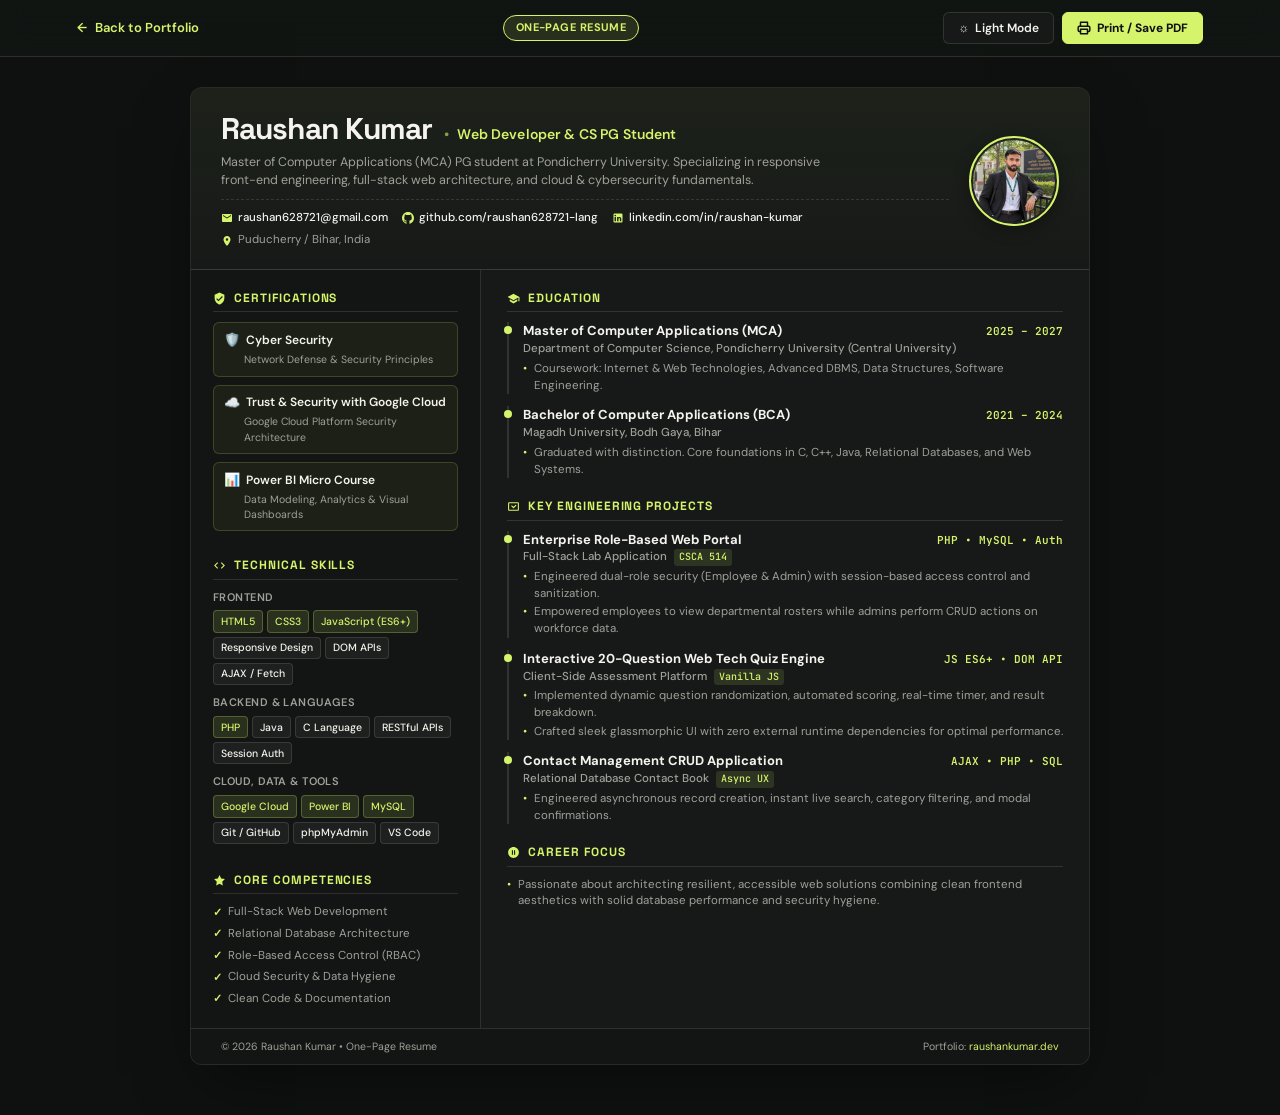
==== resume.html @ 514a91cc "Add files via upload" ====
<!DOCTYPE html>
<html lang="en" data-theme="dark">
<head>
    <meta charset="UTF-8">
    <meta name="viewport" content="width=device-width, initial-scale=1.0">
    <title>Raushan Kumar | One Page Resume</title>
    <meta name="description" content="One Page Resume of Raushan Kumar - Web Developer & Computer Science PG Student (MCA, Pondicherry University)">
    
    <!-- Google Fonts -->
    <link rel="preconnect" href="https://fonts.googleapis.com">
    <link rel="preconnect" href="https://fonts.gstatic.com" crossorigin>
    <link href="https://fonts.googleapis.com/css2?family=DM+Sans:ital,opsz,wght@0,9..40,400;0,9..40,500;0,9..40,600;0,9..40,700;1,9..40,400&family=Space+Grotesk:wght@500;600;700&family=JetBrains+Mono:wght@400;500&display=swap" rel="stylesheet">

    <style>
        :root {
            --ink: #0f1110;
            --paper: #f4f3ee;
            --muted: #9fa09a;
            --muted-dark: #63655f;
            --line: rgba(244, 243, 238, 0.12);
            --lime: #d5f36b;
            --lime-hover: #bce04e;
            --lime-soft: rgba(213, 243, 107, 0.12);
            --card-bg: #161917;
            --card-border: rgba(244, 243, 238, 0.08);
            --sidebar-bg: #121513;
            --accent-blue: #60a5fa;
            --font-heading: 'Space Grotesk', -apple-system, BlinkMacSystemFont, sans-serif;
            --font-body: 'DM Sans', -apple-system, BlinkMacSystemFont, sans-serif;
            --font-mono: 'JetBrains Mono', monospace;
        }

        [data-theme="light"] {
            --ink: #f8fafc;
            --paper: #0f172a;
            --muted: #475569;
            --muted-dark: #64748b;
            --line: rgba(15, 23, 42, 0.12);
            --lime: #0284c7;
            --lime-hover: #0369a1;
            --lime-soft: rgba(2, 132, 199, 0.1);
            --card-bg: #ffffff;
            --card-border: rgba(15, 23, 42, 0.1);
            --sidebar-bg: #f1f5f9;
            --accent-blue: #0284c7;
        }

        * {
            margin: 0;
            padding: 0;
            box-sizing: border-box;
        }

        body {
            background-color: var(--ink);
            color: var(--paper);
            font-family: var(--font-body);
            line-height: 1.45;
            -webkit-font-smoothing: antialiased;
            min-height: 100vh;
            display: flex;
            flex-direction: column;
            transition: background-color 0.25s ease, color 0.25s ease;
        }

        /* Top Action Bar (hidden on print) */
        .top-nav {
            position: sticky;
            top: 0;
            z-index: 100;
            background: rgba(18, 21, 19, 0.88);
            backdrop-filter: blur(14px);
            border-bottom: 1px solid var(--line);
            padding: 12px 6vw;
            display: flex;
            justify-content: space-between;
            align-items: center;
            gap: 12px;
        }

        [data-theme="light"] .top-nav {
            background: rgba(255, 255, 255, 0.88);
        }

        .back-link {
            display: inline-flex;
            align-items: center;
            gap: 8px;
            color: var(--lime);
            text-decoration: none;
            font-weight: 600;
            font-size: 13px;
            transition: transform 0.2s ease, color 0.2s ease;
        }
        .back-link:hover {
            transform: translateX(-3px);
        }

        .badge-pill {
            background: var(--lime-soft);
            color: var(--lime);
            border: 1px solid currentColor;
            padding: 4px 12px;
            border-radius: 99px;
            font-size: 11px;
            font-weight: 700;
            letter-spacing: 0.04em;
            text-transform: uppercase;
        }

        .nav-actions {
            display: flex;
            gap: 8px;
            align-items: center;
        }

        .btn-nav {
            display: inline-flex;
            align-items: center;
            gap: 6px;
            border: 1px solid var(--line);
            background: var(--card-bg);
            color: var(--paper);
            padding: 7px 14px;
            font-family: var(--font-body);
            font-size: 12px;
            font-weight: 600;
            border-radius: 6px;
            cursor: pointer;
            transition: all 0.2s ease;
            text-decoration: none;
        }
        .btn-nav:hover {
            border-color: var(--lime);
            color: var(--lime);
            transform: translateY(-1px);
        }

        .btn-primary {
            background: var(--lime);
            color: #0f1110;
            border-color: var(--lime);
            font-weight: 700;
        }
        .btn-primary:hover {
            background: var(--lime-hover);
            color: #0f1110;
            box-shadow: 0 4px 14px rgba(213, 243, 107, 0.25);
        }

        /* Resume Main Sheet */
        .resume-page-wrapper {
            flex: 1;
            display: flex;
            justify-content: center;
            align-items: flex-start;
            padding: 30px 16px 50px;
        }

        .resume-sheet {
            width: 100%;
            max-width: 900px;
            background: var(--card-bg);
            border: 1px solid var(--card-border);
            border-radius: 12px;
            overflow: hidden;
            box-shadow: 0 25px 60px -15px rgba(0, 0, 0, 0.5);
            display: flex;
            flex-direction: column;
            transition: all 0.25s ease;
        }

        /* ---------------- Header Banner ---------------- */
        .resume-header {
            padding: 24px 30px 20px;
            border-bottom: 1px solid var(--line);
            background: linear-gradient(180deg, rgba(213, 243, 107, 0.04) 0%, transparent 100%);
            display: flex;
            justify-content: space-between;
            align-items: center;
            gap: 20px;
        }

        .header-main {
            flex: 1;
        }

        .name-row {
            display: flex;
            align-items: baseline;
            gap: 12px;
            flex-wrap: wrap;
            margin-bottom: 4px;
        }

        .name-row h1 {
            font-family: var(--font-heading);
            font-size: 30px;
            font-weight: 700;
            letter-spacing: -0.03em;
            color: var(--paper);
            line-height: 1.15;
        }

        .title-tagline {
            font-family: var(--font-body);
            font-size: 14px;
            font-weight: 600;
            color: var(--lime);
            letter-spacing: 0.01em;
            display: flex;
            align-items: center;
            gap: 8px;
        }

        .title-tagline::before {
            content: "•";
            opacity: 0.6;
        }

        .summary-subtext {
            font-size: 12.5px;
            color: var(--muted);
            margin-top: 6px;
            max-width: 620px;
            line-height: 1.45;
        }

        /* Contact strip */
        .contact-strip {
            display: flex;
            flex-wrap: wrap;
            gap: 6px 14px;
            margin-top: 10px;
            padding-top: 10px;
            border-top: 1px dashed var(--line);
            font-size: 11.5px;
        }

        .contact-item {
            display: inline-flex;
            align-items: center;
            gap: 5px;
            color: var(--muted);
            text-decoration: none;
            transition: color 0.15s ease;
        }
        .contact-item svg {
            width: 12px;
            height: 12px;
            fill: currentColor;
            color: var(--lime);
            flex-shrink: 0;
        }
        .contact-item a {
            color: var(--paper);
            text-decoration: none;
            font-weight: 500;
        }
        .contact-item a:hover {
            color: var(--lime);
            text-decoration: underline;
        }

        /* Profile avatar */
        .header-avatar {
            width: 90px;
            height: 90px;
            border-radius: 50%;
            border: 2px solid var(--lime);
            padding: 2px;
            overflow: hidden;
            flex-shrink: 0;
            background: #1f2420;
            box-shadow: 0 4px 16px rgba(0,0,0,0.3);
            display: flex;
            align-items: center;
            justify-content: center;
        }

        .header-avatar img {
            width: 100%;
            height: 100%;
            object-fit: cover;
            border-radius: 50%;
        }

        .avatar-initials {
            font-family: var(--font-heading);
            font-weight: 700;
            font-size: 30px;
            color: var(--lime);
        }

        /* ---------------- Two-Column Body ---------------- */
        .resume-body {
            display: grid;
            grid-template-columns: 290px 1fr;
            min-height: 720px;
        }

        .col-left {
            background: var(--sidebar-bg);
            border-right: 1px solid var(--line);
            padding: 20px 22px;
            display: flex;
            flex-direction: column;
            gap: 18px;
        }

        .col-right {
            padding: 20px 26px;
            display: flex;
            flex-direction: column;
            gap: 18px;
        }

        /* Section Headings */
        .sec-head {
            font-family: var(--font-heading);
            font-size: 12px;
            font-weight: 700;
            letter-spacing: 0.08em;
            text-transform: uppercase;
            color: var(--lime);
            display: flex;
            align-items: center;
            gap: 8px;
            margin-bottom: 10px;
            padding-bottom: 4px;
            border-bottom: 1px solid var(--line);
        }

        .sec-head svg {
            width: 13px;
            height: 13px;
            fill: currentColor;
        }

        /* Left Column Blocks */
        .cert-card {
            background: rgba(213, 243, 107, 0.05);
            border: 1px solid rgba(213, 243, 107, 0.18);
            border-radius: 6px;
            padding: 8px 10px;
            margin-bottom: 8px;
            transition: transform 0.15s ease, border-color 0.15s ease;
        }
        .cert-card:hover {
            border-color: var(--lime);
            transform: translateY(-1px);
        }
        .cert-title {
            font-size: 12px;
            font-weight: 600;
            color: var(--paper);
            display: flex;
            align-items: center;
            gap: 6px;
        }
        .cert-title .cert-icon {
            font-size: 13px;
        }
        .cert-issuer {
            font-size: 10.5px;
            color: var(--muted);
            margin-top: 2px;
            padding-left: 20px;
        }

        .skill-group {
            margin-bottom: 10px;
        }
        .skill-group-title {
            font-size: 11px;
            font-weight: 600;
            text-transform: uppercase;
            letter-spacing: 0.04em;
            color: var(--muted);
            margin-bottom: 5px;
        }
        .tags-cluster {
            display: flex;
            flex-wrap: wrap;
            gap: 4px;
        }
        .tag-pill {
            font-size: 10.5px;
            padding: 2.5px 7px;
            border-radius: 4px;
            background: rgba(244, 243, 238, 0.05);
            border: 1px solid var(--line);
            color: var(--paper);
            font-weight: 500;
        }
        .tag-pill.highlight {
            background: var(--lime-soft);
            border-color: rgba(213, 243, 107, 0.25);
            color: var(--lime);
        }

        .strength-list {
            list-style: none;
            display: flex;
            flex-direction: column;
            gap: 5px;
            font-size: 11.5px;
            color: var(--muted);
        }
        .strength-list li {
            display: flex;
            align-items: center;
            gap: 6px;
        }
        .strength-list li::before {
            content: "✓";
            color: var(--lime);
            font-weight: 700;
            font-size: 11px;
        }

        /* Right Column Blocks */
        .timeline-item {
            position: relative;
            padding-left: 14px;
            border-left: 2px solid var(--line);
            margin-bottom: 12px;
        }
        .timeline-item:last-child {
            margin-bottom: 0;
        }
        .timeline-item::before {
            content: "";
            position: absolute;
            left: -5px;
            top: 4px;
            width: 8px;
            height: 8px;
            border-radius: 50%;
            background: var(--lime);
        }

        .item-head {
            display: flex;
            justify-content: space-between;
            align-items: baseline;
            flex-wrap: wrap;
            gap: 4px;
        }
        .item-role {
            font-size: 13px;
            font-weight: 700;
            color: var(--paper);
        }
        .item-period {
            font-family: var(--font-mono);
            font-size: 11px;
            color: var(--lime);
            font-weight: 600;
        }
        .item-org {
            font-size: 11.5px;
            font-weight: 500;
            color: var(--muted);
            margin-bottom: 3px;
        }
        .item-bullets {
            list-style: none;
            margin-top: 3px;
            font-size: 11.5px;
            color: var(--muted);
            line-height: 1.45;
        }
        .item-bullets li {
            position: relative;
            padding-left: 11px;
            margin-bottom: 2px;
        }
        .item-bullets li::before {
            content: "•";
            position: absolute;
            left: 0;
            color: var(--lime);
        }
        .tech-inline {
            display: inline-block;
            font-family: var(--font-mono);
            font-size: 10px;
            color: var(--lime);
            background: var(--lime-soft);
            padding: 1px 5px;
            border-radius: 3px;
            margin-left: 4px;
        }

        /* Footer Stamp */
        .resume-footer {
            padding: 10px 30px;
            border-top: 1px solid var(--line);
            background: var(--sidebar-bg);
            display: flex;
            justify-content: space-between;
            align-items: center;
            font-size: 10.5px;
            color: var(--muted);
        }
        .resume-footer a {
            color: var(--lime);
            text-decoration: none;
        }

        /* ---------------- Print Optimization (Strict 1-Page A4) ---------------- */
        @page {
            size: A4 portrait;
            margin: 8mm;
        }

        @media print {
            body {
                background: #ffffff !important;
                color: #0f172a !important;
                padding: 0 !important;
                margin: 0 !important;
            }

            .top-nav {
                display: none !important;
            }

            .resume-page-wrapper {
                padding: 0 !important;
                margin: 0 !important;
            }

            .resume-sheet {
                max-width: 100% !important;
                box-shadow: none !important;
                border: none !important;
                border-radius: 0 !important;
                background: #ffffff !important;
                page-break-inside: avoid !important;
            }

            .resume-header {
                padding: 0 0 12px 0 !important;
                background: none !important;
                border-bottom: 2px solid #0f172a !important;
            }

            .name-row h1 {
                color: #0f172a !important;
                font-size: 26px !important;
            }

            .title-tagline {
                color: #0284c7 !important;
                font-size: 13px !important;
            }

            .summary-subtext, .contact-item, .item-org, .item-bullets, .strength-list {
                color: #334155 !important;
            }

            .contact-item a {
                color: #0f172a !important;
            }

            .contact-item svg {
                color: #0284c7 !important;
                fill: #0284c7 !important;
            }

            .header-avatar {
                width: 75px !important;
                height: 75px !important;
                border-color: #0284c7 !important;
            }

            .resume-body {
                grid-template-columns: 260px 1fr !important;
                min-height: auto !important;
            }

            .col-left {
                background: #f8fafc !important;
                border-right: 1px solid #cbd5e1 !important;
                padding: 12px 14px !important;
                gap: 12px !important;
            }

            .col-right {
                padding: 12px 16px !important;
                gap: 12px !important;
            }

            .sec-head {
                color: #0284c7 !important;
                border-bottom: 1.5px solid #0284c7 !important;
                margin-bottom: 6px !important;
                font-size: 11px !important;
            }

            .cert-card {
                background: #f0f9ff !important;
                border: 1px solid #bae6fd !important;
                padding: 6px 8px !important;
                margin-bottom: 5px !important;
            }
            .cert-title {
                color: #0f172a !important;
                font-size: 11px !important;
            }
            .cert-issuer {
                color: #475569 !important;
            }

            .tag-pill {
                background: #ffffff !important;
                border: 1px solid #cbd5e1 !important;
                color: #1e293b !important;
                font-size: 9.5px !important;
                padding: 1px 5px !important;
            }
            .tag-pill.highlight {
                background: #e0f2fe !important;
                border-color: #7dd3fc !important;
                color: #0369a1 !important;
            }

            .timeline-item {
                border-left-color: #cbd5e1 !important;
                margin-bottom: 8px !important;
                padding-left: 10px !important;
            }
            .timeline-item::before {
                background: #0284c7 !important;
                width: 6px !important;
                height: 6px !important;
                left: -4px !important;
            }

            .item-role {
                color: #0f172a !important;
                font-size: 12px !important;
            }
            .item-period {
                color: #0284c7 !important;
                font-size: 10px !important;
            }
            .item-bullets {
                font-size: 10.5px !important;
                line-height: 1.35 !important;
            }
            .tech-inline {
                background: #f1f5f9 !important;
                color: #0369a1 !important;
                border: 1px solid #cbd5e1 !important;
                font-size: 9px !important;
            }

            .resume-footer {
                display: none !important;
            }
        }

        /* Mobile Responsiveness */
        @media (max-width: 768px) {
            .resume-body {
                grid-template-columns: 1fr;
            }
            .col-left {
                border-right: none;
                border-bottom: 1px solid var(--line);
            }
            .resume-header {
                flex-direction: column-reverse;
                align-items: flex-start;
            }
            .name-row h1 {
                font-size: 24px;
            }
            .top-nav {
                padding: 10px 4vw;
            }
        }
    </style>
</head>
<body>

    <!-- Top Floating Navigation -->
    <header class="top-nav">
        <a href="index.html#projects" class="back-link">
            <span>←</span> Back to Portfolio
        </a>
        <span class="badge-pill">One-Page Resume</span>
        <div class="nav-actions">
            <button class="btn-nav" id="theme-btn" onclick="toggleTheme()" title="Toggle Light/Dark Theme">
                <span id="theme-icon">☼</span> <span id="theme-label">Light Mode</span>
            </button>
            <button class="btn-nav btn-primary" onclick="window.print()" title="Print or save as 1-page PDF">
                <svg width="14" height="14" viewBox="0 0 24 24" fill="none" stroke="currentColor" stroke-width="2.5" stroke-linecap="round" stroke-linejoin="round">
                    <polyline points="6 9 6 2 18 2 18 9"></polyline>
                    <path d="M6 18H4a2 2 0 0 1-2-2v-5a2 2 0 0 1 2-2h16a2 2 0 0 1 2 2v5a2 2 0 0 1-2 2h-2"></path>
                    <rect x="6" y="14" width="12" height="8"></rect>
                </svg>
                Print / Save PDF
            </button>
        </div>
    </header>

    <!-- Resume Wrapper -->
    <div class="resume-page-wrapper">
        <main class="resume-sheet" id="resume-sheet">
            
            <!-- Header Section -->
            <header class="resume-header">
                <div class="header-main">
                    <div class="name-row">
                        <h1>Raushan Kumar</h1>
                        <span class="title-tagline">Web Developer &amp; CS PG Student</span>
                    </div>
                    <p class="summary-subtext">
                        Master of Computer Applications (MCA) PG student at Pondicherry University. Specializing in responsive front-end engineering, full-stack web architecture, and cloud &amp; cybersecurity fundamentals.
                    </p>
                    
                    <!-- Contact Details Strip -->
                    <div class="contact-strip">
                        <span class="contact-item">
                            <svg viewBox="0 0 24 24"><path d="M20 4H4c-1.1 0-1.99.9-1.99 2L2 18c0 1.1.9 2 2 2h16c1.1 0 2-.9 2-2V6c0-1.1-.9-2-2-2zm0 4l-8 5-8-5V6l8 5 8-5v2z"/></svg>
                            <a href="mailto:raushan628721@gmail.com">raushan628721@gmail.com</a>
                        </span>
                        <span class="contact-item">
                            <svg viewBox="0 0 24 24"><path d="M12 0C5.37 0 0 5.37 0 12c0 5.31 3.435 9.795 8.205 11.385.6.105.825-.255.825-.57 0-.285-.015-1.23-.015-2.235-3.015.555-3.795-.735-4.035-1.41-.135-.345-.72-1.41-1.23-1.695-.42-.225-1.02-.78-.015-.795.945-.015 1.62.87 1.845 1.23 1.08 1.815 2.805 1.305 3.495.99.105-.78.42-1.305.765-1.605-2.67-.3-5.46-1.335-5.46-5.925 0-1.305.465-2.385 1.23-3.225-.12-.3-.54-1.53.12-3.18 0 0 1.005-.315 3.3 1.23.96-.27 1.98-.405 3-.405s2.04.135 3 .405c2.295-1.56 3.3-1.23 3.3-1.23.66 1.65.24 2.88.12 3.18.765.84 1.23 1.905 1.23 3.225 0 4.605-2.805 5.625-5.475 5.925.435.375.81 1.095.81 2.22 0 1.605-.015 2.895-.015 3.3 0 .315.225.69.825.57A12.02 12.02 0 0024 12c0-6.63-5.37-12-12-12z"/></svg>
                            <a href="https://github.com/raushan628721-lang" target="_blank" rel="noopener noreferrer">github.com/raushan628721-lang</a>
                        </span>
                        <span class="contact-item">
                            <svg viewBox="0 0 24 24"><path d="M19 3a2 2 0 0 1 2 2v14a2 2 0 0 1-2 2H5a2 2 0 0 1-2-2V5a2 2 0 0 1 2-2h14m-.5 15.5v-5.3a3.26 3.26 0 0 0-3.26-3.26c-.85 0-1.84.52-2.28 1.3v-1.11h-2.79v8.37h2.79v-4.93c0-.77.62-1.4 1.39-1.4a1.4 1.4 0 0 1 1.4 1.4v4.93h2.75M6.46 8.76a1.64 1.64 0 1 0 0-3.28 1.64 1.64 0 0 0 0 3.28m1.4 9.74v-8.37H5.06v8.37h2.8z"/></svg>
                            <a href="https://www.linkedin.com/in/raushan-kumar-3b133a384" target="_blank" rel="noopener noreferrer">linkedin.com/in/raushan-kumar</a>
                        </span>
                        <span class="contact-item">
                            <svg viewBox="0 0 24 24"><path d="M12 2C8.13 2 5 5.13 5 9c0 5.25 7 13 7 13s7-7.75 7-13c0-3.87-3.13-7-7-7zm0 9.5a2.5 2.5 0 0 1 0-5 2.5 2.5 0 0 1 0 5z"/></svg>
                            <span>Puducherry / Bihar, India</span>
                        </span>
                    </div>
                </div>

                <!-- Avatar Profile -->
                <div class="header-avatar">
                    <img src="profile.jpg" alt="Raushan Kumar" onerror="this.style.display='none'; document.getElementById('avatar-fallback').style.display='flex';">
                    <div id="avatar-fallback" class="avatar-initials" style="display:none;">RK</div>
                </div>
            </header>

            <!-- 2-Column Main Content -->
            <div class="resume-body">
                
                <!-- Left Sidebar: Certifications, Skills, Strengths -->
                <aside class="col-left">
                    
                    <!-- Certifications Section -->
                    <section>
                        <h2 class="sec-head">
                            <svg viewBox="0 0 24 24"><path d="M12 1L3 5v6c0 5.55 3.84 10.74 9 12 5.16-1.26 9-6.45 9-12V5l-9-4zm-2 16l-4-4 1.41-1.41L10 14.17l6.59-6.59L18 9l-8 8z"/></svg>
                            Certifications
                        </h2>

                        <div class="cert-card">
                            <div class="cert-title">
                                <span class="cert-icon">🛡️</span> Cyber Security
                            </div>
                            <div class="cert-issuer">Network Defense &amp; Security Principles</div>
                        </div>

                        <div class="cert-card">
                            <div class="cert-title">
                                <span class="cert-icon">☁️</span> Trust &amp; Security with Google Cloud
                            </div>
                            <div class="cert-issuer">Google Cloud Platform Security Architecture</div>
                        </div>

                        <div class="cert-card">
                            <div class="cert-title">
                                <span class="cert-icon">📊</span> Power BI Micro Course
                            </div>
                            <div class="cert-issuer">Data Modeling, Analytics &amp; Visual Dashboards</div>
                        </div>
                    </section>

                    <!-- Technical Skills -->
                    <section>
                        <h2 class="sec-head">
                            <svg viewBox="0 0 24 24"><path d="M9.4 16.6L4.8 12l4.6-4.6L8 6l-6 6 6 6 1.4-1.4zm5.2 0l4.6-4.6-4.6-4.6L16 6l6 6-6 6-1.4-1.4z"/></svg>
                            Technical Skills
                        </h2>

                        <div class="skill-group">
                            <div class="skill-group-title">Frontend</div>
                            <div class="tags-cluster">
                                <span class="tag-pill highlight">HTML5</span>
                                <span class="tag-pill highlight">CSS3</span>
                                <span class="tag-pill highlight">JavaScript (ES6+)</span>
                                <span class="tag-pill">Responsive Design</span>
                                <span class="tag-pill">DOM APIs</span>
                                <span class="tag-pill">AJAX / Fetch</span>
                            </div>
                        </div>

                        <div class="skill-group">
                            <div class="skill-group-title">Backend &amp; Languages</div>
                            <div class="tags-cluster">
                                <span class="tag-pill highlight">PHP</span>
                                <span class="tag-pill">Java</span>
                                <span class="tag-pill">C Language</span>
                                <span class="tag-pill">RESTful APIs</span>
                                <span class="tag-pill">Session Auth</span>
                            </div>
                        </div>

                        <div class="skill-group">
                            <div class="skill-group-title">Cloud, Data &amp; Tools</div>
                            <div class="tags-cluster">
                                <span class="tag-pill highlight">Google Cloud</span>
                                <span class="tag-pill highlight">Power BI</span>
                                <span class="tag-pill highlight">MySQL</span>
                                <span class="tag-pill">Git / GitHub</span>
                                <span class="tag-pill">phpMyAdmin</span>
                                <span class="tag-pill">VS Code</span>
                            </div>
                        </div>
                    </section>

                    <!-- Core Strengths -->
                    <section>
                        <h2 class="sec-head">
                            <svg viewBox="0 0 24 24"><path d="M12 2l3.09 6.26L22 9.27l-5 4.87 1.18 6.88L12 17.77l-6.18 3.25L7 14.14 2 9.27l6.91-1.01L12 2z"/></svg>
                            Core Competencies
                        </h2>
                        <ul class="strength-list">
                            <li>Full-Stack Web Development</li>
                            <li>Relational Database Architecture</li>
                            <li>Role-Based Access Control (RBAC)</li>
                            <li>Cloud Security &amp; Data Hygiene</li>
                            <li>Clean Code &amp; Documentation</li>
                        </ul>
                    </section>

                </aside>

                <!-- Right Column: Education, Academic & Lab Projects -->
                <div class="col-right">

                    <!-- Education -->
                    <section>
                        <h2 class="sec-head">
                            <svg viewBox="0 0 24 24"><path d="M5 13.18v4L12 21l7-3.82v-4L12 17l-7-3.82zM12 3L1 9l11 6 9-4.91V17h2V9L12 3z"/></svg>
                            Education
                        </h2>

                        <div class="timeline-item">
                            <div class="item-head">
                                <span class="item-role">Master of Computer Applications (MCA)</span>
                                <span class="item-period">2025 – 2027</span>
                            </div>
                            <div class="item-org">Department of Computer Science, Pondicherry University (Central University)</div>
                            <ul class="item-bullets">
                                <li>Coursework: Internet &amp; Web Technologies, Advanced DBMS, Data Structures, Software Engineering.</li>
                            </ul>
                        </div>

                        <div class="timeline-item">
                            <div class="item-head">
                                <span class="item-role">Bachelor of Computer Applications (BCA)</span>
                                <span class="item-period">2021 – 2024</span>
                            </div>
                            <div class="item-org">Magadh University, Bodh Gaya, Bihar</div>
                            <ul class="item-bullets">
                                <li>Graduated with distinction. Core foundations in C, C++, Java, Relational Databases, and Web Systems.</li>
                            </ul>
                        </div>
                    </section>

                    <!-- Selected Key Projects -->
                    <section>
                        <h2 class="sec-head">
                            <svg viewBox="0 0 24 24"><path d="M4 6h16v12H4z M20 4H4c-1.1 0-2 .9-2 2v12c0 1.1.9 2 2 2h16c1.1 0 2-.9 2-2V6c0-1.1-.9-2-2-2zm-8 11.5L7.5 11l1.42-1.41L12 12.67l4.08-4.08L17.5 10 12 15.5z"/></svg>
                            Key Engineering Projects
                        </h2>

                        <div class="timeline-item">
                            <div class="item-head">
                                <span class="item-role">Enterprise Role-Based Web Portal</span>
                                <span class="item-period">PHP • MySQL • Auth</span>
                            </div>
                            <div class="item-org">Full-Stack Lab Application <span class="tech-inline">CSCA 514</span></div>
                            <ul class="item-bullets">
                                <li>Engineered dual-role security (Employee &amp; Admin) with session-based access control and sanitization.</li>
                                <li>Empowered employees to view departmental rosters while admins perform CRUD actions on workforce data.</li>
                            </ul>
                        </div>

                        <div class="timeline-item">
                            <div class="item-head">
                                <span class="item-role">Interactive 20-Question Web Tech Quiz Engine</span>
                                <span class="item-period">JS ES6+ • DOM API</span>
                            </div>
                            <div class="item-org">Client-Side Assessment Platform <span class="tech-inline">Vanilla JS</span></div>
                            <ul class="item-bullets">
                                <li>Implemented dynamic question randomization, automated scoring, real-time timer, and result breakdown.</li>
                                <li>Crafted sleek glassmorphic UI with zero external runtime dependencies for optimal performance.</li>
                            </ul>
                        </div>

                        <div class="timeline-item">
                            <div class="item-head">
                                <span class="item-role">Contact Management CRUD Application</span>
                                <span class="item-period">AJAX • PHP • SQL</span>
                            </div>
                            <div class="item-org">Relational Database Contact Book <span class="tech-inline">Async UX</span></div>
                            <ul class="item-bullets">
                                <li>Engineered asynchronous record creation, instant live search, category filtering, and modal confirmations.</li>
                            </ul>
                        </div>
                    </section>

                    <!-- Career Objective / Commitment -->
                    <section>
                        <h2 class="sec-head">
                            <svg viewBox="0 0 24 24"><path d="M12 2C6.48 2 2 6.48 2 12s4.48 10 10 10 10-4.48 10-10S17.52 2 12 2zm-1 14H9V8h2v8zm4 0h-2V8h2v8z"/></svg>
                            Career Focus
                        </h2>
                        <ul class="item-bullets">
                            <li>Passionate about architecting resilient, accessible web solutions combining clean frontend aesthetics with solid database performance and security hygiene.</li>
                        </ul>
                    </section>

                </div>

            </div>

            <!-- Footer Strip -->
            <footer class="resume-footer">
                <span>© 2026 Raushan Kumar • One-Page Resume</span>
                <span>Portfolio: <a href="index.html">raushankumar.dev</a></span>
            </footer>

        </main>
    </div>

    <script>
        function toggleTheme() {
            const html = document.documentElement;
            const current = html.getAttribute('data-theme') || 'dark';
            const next = current === 'dark' ? 'light' : 'dark';
            html.setAttribute('data-theme', next);
            
            const icon = document.getElementById('theme-icon');
            const label = document.getElementById('theme-label');
            if (next === 'light') {
                icon.textContent = '☾';
                label.textContent = 'Dark Mode';
            } else {
                icon.textContent = '☼';
                label.textContent = 'Light Mode';
            }
        }
    </script>

</body>
</html>
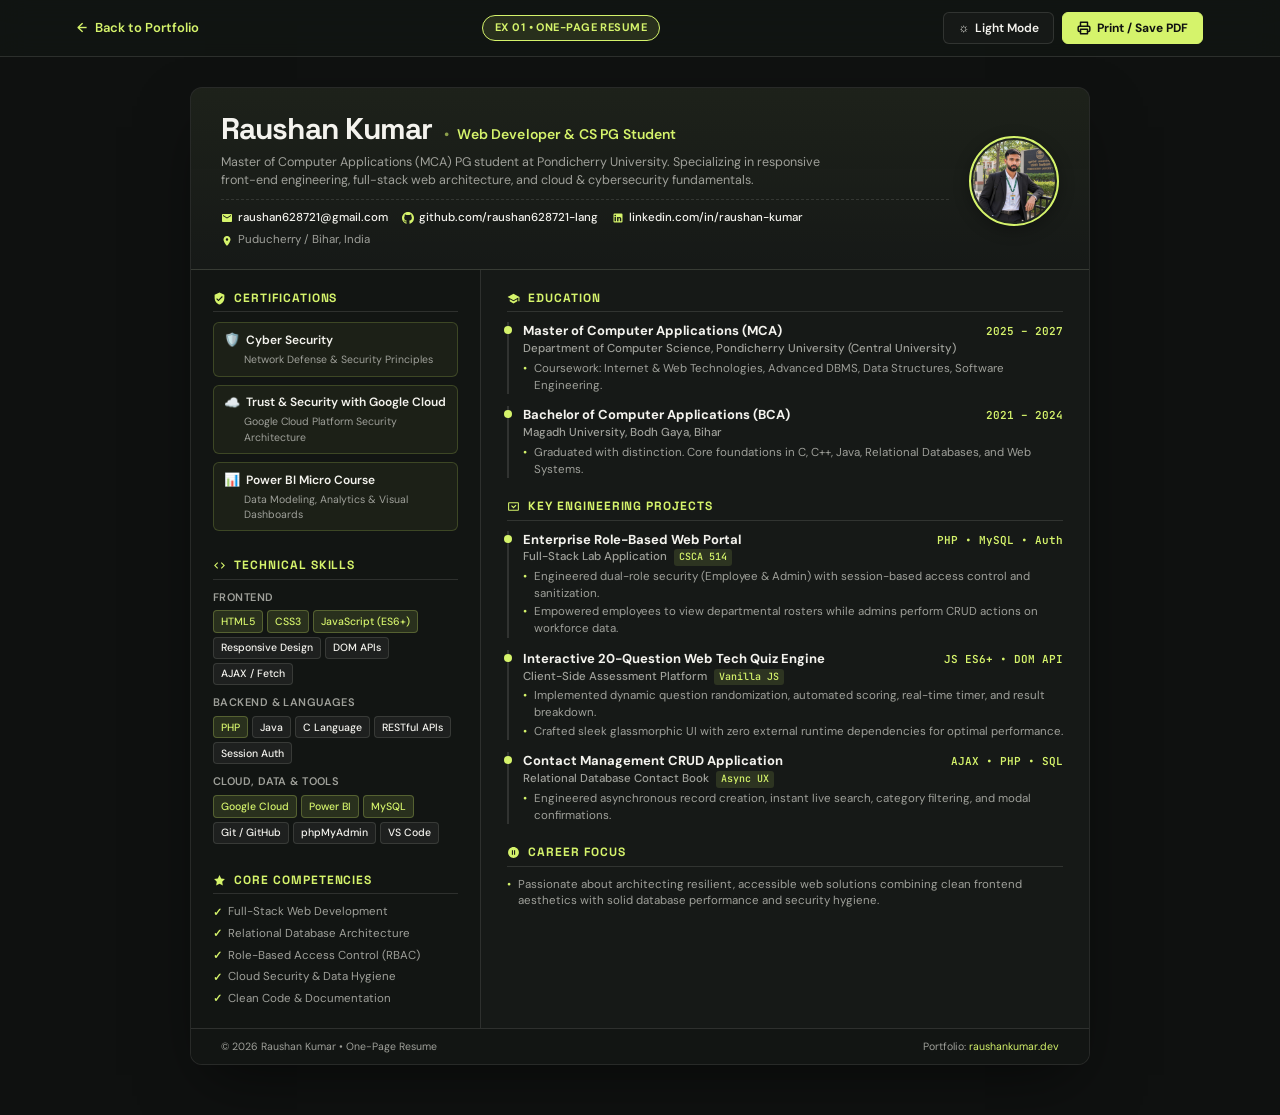
==== commit eb434ed2: "Add resume.html" ====
--- a/resume.html
+++ b/resume.html
@@ -1,969 +1,13 @@
 <!DOCTYPE html>
-<html lang="en" data-theme="dark">
+<html lang="en">
 <head>
     <meta charset="UTF-8">
     <meta name="viewport" content="width=device-width, initial-scale=1.0">
-    <title>Raushan Kumar | One Page Resume</title>
-    <meta name="description" content="One Page Resume of Raushan Kumar - Web Developer & Computer Science PG Student (MCA, Pondicherry University)">
-    
-    <!-- Google Fonts -->
-    <link rel="preconnect" href="https://fonts.googleapis.com">
-    <link rel="preconnect" href="https://fonts.gstatic.com" crossorigin>
-    <link href="https://fonts.googleapis.com/css2?family=DM+Sans:ital,opsz,wght@0,9..40,400;0,9..40,500;0,9..40,600;0,9..40,700;1,9..40,400&family=Space+Grotesk:wght@500;600;700&family=JetBrains+Mono:wght@400;500&display=swap" rel="stylesheet">
-
-    <style>
-        :root {
-            --ink: #0f1110;
-            --paper: #f4f3ee;
-            --muted: #9fa09a;
-            --muted-dark: #63655f;
-            --line: rgba(244, 243, 238, 0.12);
-            --lime: #d5f36b;
-            --lime-hover: #bce04e;
-            --lime-soft: rgba(213, 243, 107, 0.12);
-            --card-bg: #161917;
-            --card-border: rgba(244, 243, 238, 0.08);
-            --sidebar-bg: #121513;
-            --accent-blue: #60a5fa;
-            --font-heading: 'Space Grotesk', -apple-system, BlinkMacSystemFont, sans-serif;
-            --font-body: 'DM Sans', -apple-system, BlinkMacSystemFont, sans-serif;
-            --font-mono: 'JetBrains Mono', monospace;
-        }
-
-        [data-theme="light"] {
-            --ink: #f8fafc;
-            --paper: #0f172a;
-            --muted: #475569;
-            --muted-dark: #64748b;
-            --line: rgba(15, 23, 42, 0.12);
-            --lime: #0284c7;
-            --lime-hover: #0369a1;
-            --lime-soft: rgba(2, 132, 199, 0.1);
-            --card-bg: #ffffff;
-            --card-border: rgba(15, 23, 42, 0.1);
-            --sidebar-bg: #f1f5f9;
-            --accent-blue: #0284c7;
-        }
-
-        * {
-            margin: 0;
-            padding: 0;
-            box-sizing: border-box;
-        }
-
-        body {
-            background-color: var(--ink);
-            color: var(--paper);
-            font-family: var(--font-body);
-            line-height: 1.45;
-            -webkit-font-smoothing: antialiased;
-            min-height: 100vh;
-            display: flex;
-            flex-direction: column;
-            transition: background-color 0.25s ease, color 0.25s ease;
-        }
-
-        /* Top Action Bar (hidden on print) */
-        .top-nav {
-            position: sticky;
-            top: 0;
-            z-index: 100;
-            background: rgba(18, 21, 19, 0.88);
-            backdrop-filter: blur(14px);
-            border-bottom: 1px solid var(--line);
-            padding: 12px 6vw;
-            display: flex;
-            justify-content: space-between;
-            align-items: center;
-            gap: 12px;
-        }
-
-        [data-theme="light"] .top-nav {
-            background: rgba(255, 255, 255, 0.88);
-        }
-
-        .back-link {
-            display: inline-flex;
-            align-items: center;
-            gap: 8px;
-            color: var(--lime);
-            text-decoration: none;
-            font-weight: 600;
-            font-size: 13px;
-            transition: transform 0.2s ease, color 0.2s ease;
-        }
-        .back-link:hover {
-            transform: translateX(-3px);
-        }
-
-        .badge-pill {
-            background: var(--lime-soft);
-            color: var(--lime);
-            border: 1px solid currentColor;
-            padding: 4px 12px;
-            border-radius: 99px;
-            font-size: 11px;
-            font-weight: 700;
-            letter-spacing: 0.04em;
-            text-transform: uppercase;
-        }
-
-        .nav-actions {
-            display: flex;
-            gap: 8px;
-            align-items: center;
-        }
-
-        .btn-nav {
-            display: inline-flex;
-            align-items: center;
-            gap: 6px;
-            border: 1px solid var(--line);
-            background: var(--card-bg);
-            color: var(--paper);
-            padding: 7px 14px;
-            font-family: var(--font-body);
-            font-size: 12px;
-            font-weight: 600;
-            border-radius: 6px;
-            cursor: pointer;
-            transition: all 0.2s ease;
-            text-decoration: none;
-        }
-        .btn-nav:hover {
-            border-color: var(--lime);
-            color: var(--lime);
-            transform: translateY(-1px);
-        }
-
-        .btn-primary {
-            background: var(--lime);
-            color: #0f1110;
-            border-color: var(--lime);
-            font-weight: 700;
-        }
-        .btn-primary:hover {
-            background: var(--lime-hover);
-            color: #0f1110;
-            box-shadow: 0 4px 14px rgba(213, 243, 107, 0.25);
-        }
-
-        /* Resume Main Sheet */
-        .resume-page-wrapper {
-            flex: 1;
-            display: flex;
-            justify-content: center;
-            align-items: flex-start;
-            padding: 30px 16px 50px;
-        }
-
-        .resume-sheet {
-            width: 100%;
-            max-width: 900px;
-            background: var(--card-bg);
-            border: 1px solid var(--card-border);
-            border-radius: 12px;
-            overflow: hidden;
-            box-shadow: 0 25px 60px -15px rgba(0, 0, 0, 0.5);
-            display: flex;
-            flex-direction: column;
-            transition: all 0.25s ease;
-        }
-
-        /* ---------------- Header Banner ---------------- */
-        .resume-header {
-            padding: 24px 30px 20px;
-            border-bottom: 1px solid var(--line);
-            background: linear-gradient(180deg, rgba(213, 243, 107, 0.04) 0%, transparent 100%);
-            display: flex;
-            justify-content: space-between;
-            align-items: center;
-            gap: 20px;
-        }
-
-        .header-main {
-            flex: 1;
-        }
-
-        .name-row {
-            display: flex;
-            align-items: baseline;
-            gap: 12px;
-            flex-wrap: wrap;
-            margin-bottom: 4px;
-        }
-
-        .name-row h1 {
-            font-family: var(--font-heading);
-            font-size: 30px;
-            font-weight: 700;
-            letter-spacing: -0.03em;
-            color: var(--paper);
-            line-height: 1.15;
-        }
-
-        .title-tagline {
-            font-family: var(--font-body);
-            font-size: 14px;
-            font-weight: 600;
-            color: var(--lime);
-            letter-spacing: 0.01em;
-            display: flex;
-            align-items: center;
-            gap: 8px;
-        }
-
-        .title-tagline::before {
-            content: "•";
-            opacity: 0.6;
-        }
-
-        .summary-subtext {
-            font-size: 12.5px;
-            color: var(--muted);
-            margin-top: 6px;
-            max-width: 620px;
-            line-height: 1.45;
-        }
-
-        /* Contact strip */
-        .contact-strip {
-            display: flex;
-            flex-wrap: wrap;
-            gap: 6px 14px;
-            margin-top: 10px;
-            padding-top: 10px;
-            border-top: 1px dashed var(--line);
-            font-size: 11.5px;
-        }
-
-        .contact-item {
-            display: inline-flex;
-            align-items: center;
-            gap: 5px;
-            color: var(--muted);
-            text-decoration: none;
-            transition: color 0.15s ease;
-        }
-        .contact-item svg {
-            width: 12px;
-            height: 12px;
-            fill: currentColor;
-            color: var(--lime);
-            flex-shrink: 0;
-        }
-        .contact-item a {
-            color: var(--paper);
-            text-decoration: none;
-            font-weight: 500;
-        }
-        .contact-item a:hover {
-            color: var(--lime);
-            text-decoration: underline;
-        }
-
-        /* Profile avatar */
-        .header-avatar {
-            width: 90px;
-            height: 90px;
-            border-radius: 50%;
-            border: 2px solid var(--lime);
-            padding: 2px;
-            overflow: hidden;
-            flex-shrink: 0;
-            background: #1f2420;
-            box-shadow: 0 4px 16px rgba(0,0,0,0.3);
-            display: flex;
-            align-items: center;
-            justify-content: center;
-        }
-
-        .header-avatar img {
-            width: 100%;
-            height: 100%;
-            object-fit: cover;
-            border-radius: 50%;
-        }
-
-        .avatar-initials {
-            font-family: var(--font-heading);
-            font-weight: 700;
-            font-size: 30px;
-            color: var(--lime);
-        }
-
-        /* ---------------- Two-Column Body ---------------- */
-        .resume-body {
-            display: grid;
-            grid-template-columns: 290px 1fr;
-            min-height: 720px;
-        }
-
-        .col-left {
-            background: var(--sidebar-bg);
-            border-right: 1px solid var(--line);
-            padding: 20px 22px;
-            display: flex;
-            flex-direction: column;
-            gap: 18px;
-        }
-
-        .col-right {
-            padding: 20px 26px;
-            display: flex;
-            flex-direction: column;
-            gap: 18px;
-        }
-
-        /* Section Headings */
-        .sec-head {
-            font-family: var(--font-heading);
-            font-size: 12px;
-            font-weight: 700;
-            letter-spacing: 0.08em;
-            text-transform: uppercase;
-            color: var(--lime);
-            display: flex;
-            align-items: center;
-            gap: 8px;
-            margin-bottom: 10px;
-            padding-bottom: 4px;
-            border-bottom: 1px solid var(--line);
-        }
-
-        .sec-head svg {
-            width: 13px;
-            height: 13px;
-            fill: currentColor;
-        }
-
-        /* Left Column Blocks */
-        .cert-card {
-            background: rgba(213, 243, 107, 0.05);
-            border: 1px solid rgba(213, 243, 107, 0.18);
-            border-radius: 6px;
-            padding: 8px 10px;
-            margin-bottom: 8px;
-            transition: transform 0.15s ease, border-color 0.15s ease;
-        }
-        .cert-card:hover {
-            border-color: var(--lime);
-            transform: translateY(-1px);
-        }
-        .cert-title {
-            font-size: 12px;
-            font-weight: 600;
-            color: var(--paper);
-            display: flex;
-            align-items: center;
-            gap: 6px;
-        }
-        .cert-title .cert-icon {
-            font-size: 13px;
-        }
-        .cert-issuer {
-            font-size: 10.5px;
-            color: var(--muted);
-            margin-top: 2px;
-            padding-left: 20px;
-        }
-
-        .skill-group {
-            margin-bottom: 10px;
-        }
-        .skill-group-title {
-            font-size: 11px;
-            font-weight: 600;
-            text-transform: uppercase;
-            letter-spacing: 0.04em;
-            color: var(--muted);
-            margin-bottom: 5px;
-        }
-        .tags-cluster {
-            display: flex;
-            flex-wrap: wrap;
-            gap: 4px;
-        }
-        .tag-pill {
-            font-size: 10.5px;
-            padding: 2.5px 7px;
-            border-radius: 4px;
-            background: rgba(244, 243, 238, 0.05);
-            border: 1px solid var(--line);
-            color: var(--paper);
-            font-weight: 500;
-        }
-        .tag-pill.highlight {
-            background: var(--lime-soft);
-            border-color: rgba(213, 243, 107, 0.25);
-            color: var(--lime);
-        }
-
-        .strength-list {
-            list-style: none;
-            display: flex;
-            flex-direction: column;
-            gap: 5px;
-            font-size: 11.5px;
-            color: var(--muted);
-        }
-        .strength-list li {
-            display: flex;
-            align-items: center;
-            gap: 6px;
-        }
-        .strength-list li::before {
-            content: "✓";
-            color: var(--lime);
-            font-weight: 700;
-            font-size: 11px;
-        }
-
-        /* Right Column Blocks */
-        .timeline-item {
-            position: relative;
-            padding-left: 14px;
-            border-left: 2px solid var(--line);
-            margin-bottom: 12px;
-        }
-        .timeline-item:last-child {
-            margin-bottom: 0;
-        }
-        .timeline-item::before {
-            content: "";
-            position: absolute;
-            left: -5px;
-            top: 4px;
-            width: 8px;
-            height: 8px;
-            border-radius: 50%;
-            background: var(--lime);
-        }
-
-        .item-head {
-            display: flex;
-            justify-content: space-between;
-            align-items: baseline;
-            flex-wrap: wrap;
-            gap: 4px;
-        }
-        .item-role {
-            font-size: 13px;
-            font-weight: 700;
-            color: var(--paper);
-        }
-        .item-period {
-            font-family: var(--font-mono);
-            font-size: 11px;
-            color: var(--lime);
-            font-weight: 600;
-        }
-        .item-org {
-            font-size: 11.5px;
-            font-weight: 500;
-            color: var(--muted);
-            margin-bottom: 3px;
-        }
-        .item-bullets {
-            list-style: none;
-            margin-top: 3px;
-            font-size: 11.5px;
-            color: var(--muted);
-            line-height: 1.45;
-        }
-        .item-bullets li {
-            position: relative;
-            padding-left: 11px;
-            margin-bottom: 2px;
-        }
-        .item-bullets li::before {
-            content: "•";
-            position: absolute;
-            left: 0;
-            color: var(--lime);
-        }
-        .tech-inline {
-            display: inline-block;
-            font-family: var(--font-mono);
-            font-size: 10px;
-            color: var(--lime);
-            background: var(--lime-soft);
-            padding: 1px 5px;
-            border-radius: 3px;
-            margin-left: 4px;
-        }
-
-        /* Footer Stamp */
-        .resume-footer {
-            padding: 10px 30px;
-            border-top: 1px solid var(--line);
-            background: var(--sidebar-bg);
-            display: flex;
-            justify-content: space-between;
-            align-items: center;
-            font-size: 10.5px;
-            color: var(--muted);
-        }
-        .resume-footer a {
-            color: var(--lime);
-            text-decoration: none;
-        }
-
-        /* ---------------- Print Optimization (Strict 1-Page A4) ---------------- */
-        @page {
-            size: A4 portrait;
-            margin: 8mm;
-        }
-
-        @media print {
-            body {
-                background: #ffffff !important;
-                color: #0f172a !important;
-                padding: 0 !important;
-                margin: 0 !important;
-            }
-
-            .top-nav {
-                display: none !important;
-            }
-
-            .resume-page-wrapper {
-                padding: 0 !important;
-                margin: 0 !important;
-            }
-
-            .resume-sheet {
-                max-width: 100% !important;
-                box-shadow: none !important;
-                border: none !important;
-                border-radius: 0 !important;
-                background: #ffffff !important;
-                page-break-inside: avoid !important;
-            }
-
-            .resume-header {
-                padding: 0 0 12px 0 !important;
-                background: none !important;
-                border-bottom: 2px solid #0f172a !important;
-            }
-
-            .name-row h1 {
-                color: #0f172a !important;
-                font-size: 26px !important;
-            }
-
-            .title-tagline {
-                color: #0284c7 !important;
-                font-size: 13px !important;
-            }
-
-            .summary-subtext, .contact-item, .item-org, .item-bullets, .strength-list {
-                color: #334155 !important;
-            }
-
-            .contact-item a {
-                color: #0f172a !important;
-            }
-
-            .contact-item svg {
-                color: #0284c7 !important;
-                fill: #0284c7 !important;
-            }
-
-            .header-avatar {
-                width: 75px !important;
-                height: 75px !important;
-                border-color: #0284c7 !important;
-            }
-
-            .resume-body {
-                grid-template-columns: 260px 1fr !important;
-                min-height: auto !important;
-            }
-
-            .col-left {
-                background: #f8fafc !important;
-                border-right: 1px solid #cbd5e1 !important;
-                padding: 12px 14px !important;
-                gap: 12px !important;
-            }
-
-            .col-right {
-                padding: 12px 16px !important;
-                gap: 12px !important;
-            }
-
-            .sec-head {
-                color: #0284c7 !important;
-                border-bottom: 1.5px solid #0284c7 !important;
-                margin-bottom: 6px !important;
-                font-size: 11px !important;
-            }
-
-            .cert-card {
-                background: #f0f9ff !important;
-                border: 1px solid #bae6fd !important;
-                padding: 6px 8px !important;
-                margin-bottom: 5px !important;
-            }
-            .cert-title {
-                color: #0f172a !important;
-                font-size: 11px !important;
-            }
-            .cert-issuer {
-                color: #475569 !important;
-            }
-
-            .tag-pill {
-                background: #ffffff !important;
-                border: 1px solid #cbd5e1 !important;
-                color: #1e293b !important;
-                font-size: 9.5px !important;
-                padding: 1px 5px !important;
-            }
-            .tag-pill.highlight {
-                background: #e0f2fe !important;
-                border-color: #7dd3fc !important;
-                color: #0369a1 !important;
-            }
-
-            .timeline-item {
-                border-left-color: #cbd5e1 !important;
-                margin-bottom: 8px !important;
-                padding-left: 10px !important;
-            }
-            .timeline-item::before {
-                background: #0284c7 !important;
-                width: 6px !important;
-                height: 6px !important;
-                left: -4px !important;
-            }
-
-            .item-role {
-                color: #0f172a !important;
-                font-size: 12px !important;
-            }
-            .item-period {
-                color: #0284c7 !important;
-                font-size: 10px !important;
-            }
-            .item-bullets {
-                font-size: 10.5px !important;
-                line-height: 1.35 !important;
-            }
-            .tech-inline {
-                background: #f1f5f9 !important;
-                color: #0369a1 !important;
-                border: 1px solid #cbd5e1 !important;
-                font-size: 9px !important;
-            }
-
-            .resume-footer {
-                display: none !important;
-            }
-        }
-
-        /* Mobile Responsiveness */
-        @media (max-width: 768px) {
-            .resume-body {
-                grid-template-columns: 1fr;
-            }
-            .col-left {
-                border-right: none;
-                border-bottom: 1px solid var(--line);
-            }
-            .resume-header {
-                flex-direction: column-reverse;
-                align-items: flex-start;
-            }
-            .name-row h1 {
-                font-size: 24px;
-            }
-            .top-nav {
-                padding: 10px 4vw;
-            }
-        }
-    </style>
+    <meta http-equiv="refresh" content="0; url=projects/static-resume.html">
+    <link rel="canonical" href="projects/static-resume.html">
+    <title>Raushan Kumar | Resume</title>
 </head>
 <body>
-
-    <!-- Top Floating Navigation -->
-    <header class="top-nav">
-        <a href="index.html#projects" class="back-link">
-            <span>←</span> Back to Portfolio
-        </a>
-        <span class="badge-pill">One-Page Resume</span>
-        <div class="nav-actions">
-            <button class="btn-nav" id="theme-btn" onclick="toggleTheme()" title="Toggle Light/Dark Theme">
-                <span id="theme-icon">☼</span> <span id="theme-label">Light Mode</span>
-            </button>
-            <button class="btn-nav btn-primary" onclick="window.print()" title="Print or save as 1-page PDF">
-                <svg width="14" height="14" viewBox="0 0 24 24" fill="none" stroke="currentColor" stroke-width="2.5" stroke-linecap="round" stroke-linejoin="round">
-                    <polyline points="6 9 6 2 18 2 18 9"></polyline>
-                    <path d="M6 18H4a2 2 0 0 1-2-2v-5a2 2 0 0 1 2-2h16a2 2 0 0 1 2 2v5a2 2 0 0 1-2 2h-2"></path>
-                    <rect x="6" y="14" width="12" height="8"></rect>
-                </svg>
-                Print / Save PDF
-            </button>
-        </div>
-    </header>
-
-    <!-- Resume Wrapper -->
-    <div class="resume-page-wrapper">
-        <main class="resume-sheet" id="resume-sheet">
-            
-            <!-- Header Section -->
-            <header class="resume-header">
-                <div class="header-main">
-                    <div class="name-row">
-                        <h1>Raushan Kumar</h1>
-                        <span class="title-tagline">Web Developer &amp; CS PG Student</span>
-                    </div>
-                    <p class="summary-subtext">
-                        Master of Computer Applications (MCA) PG student at Pondicherry University. Specializing in responsive front-end engineering, full-stack web architecture, and cloud &amp; cybersecurity fundamentals.
-                    </p>
-                    
-                    <!-- Contact Details Strip -->
-                    <div class="contact-strip">
-                        <span class="contact-item">
-                            <svg viewBox="0 0 24 24"><path d="M20 4H4c-1.1 0-1.99.9-1.99 2L2 18c0 1.1.9 2 2 2h16c1.1 0 2-.9 2-2V6c0-1.1-.9-2-2-2zm0 4l-8 5-8-5V6l8 5 8-5v2z"/></svg>
-                            <a href="mailto:raushan628721@gmail.com">raushan628721@gmail.com</a>
-                        </span>
-                        <span class="contact-item">
-                            <svg viewBox="0 0 24 24"><path d="M12 0C5.37 0 0 5.37 0 12c0 5.31 3.435 9.795 8.205 11.385.6.105.825-.255.825-.57 0-.285-.015-1.23-.015-2.235-3.015.555-3.795-.735-4.035-1.41-.135-.345-.72-1.41-1.23-1.695-.42-.225-1.02-.78-.015-.795.945-.015 1.62.87 1.845 1.23 1.08 1.815 2.805 1.305 3.495.99.105-.78.42-1.305.765-1.605-2.67-.3-5.46-1.335-5.46-5.925 0-1.305.465-2.385 1.23-3.225-.12-.3-.54-1.53.12-3.18 0 0 1.005-.315 3.3 1.23.96-.27 1.98-.405 3-.405s2.04.135 3 .405c2.295-1.56 3.3-1.23 3.3-1.23.66 1.65.24 2.88.12 3.18.765.84 1.23 1.905 1.23 3.225 0 4.605-2.805 5.625-5.475 5.925.435.375.81 1.095.81 2.22 0 1.605-.015 2.895-.015 3.3 0 .315.225.69.825.57A12.02 12.02 0 0024 12c0-6.63-5.37-12-12-12z"/></svg>
-                            <a href="https://github.com/raushan628721-lang" target="_blank" rel="noopener noreferrer">github.com/raushan628721-lang</a>
-                        </span>
-                        <span class="contact-item">
-                            <svg viewBox="0 0 24 24"><path d="M19 3a2 2 0 0 1 2 2v14a2 2 0 0 1-2 2H5a2 2 0 0 1-2-2V5a2 2 0 0 1 2-2h14m-.5 15.5v-5.3a3.26 3.26 0 0 0-3.26-3.26c-.85 0-1.84.52-2.28 1.3v-1.11h-2.79v8.37h2.79v-4.93c0-.77.62-1.4 1.39-1.4a1.4 1.4 0 0 1 1.4 1.4v4.93h2.75M6.46 8.76a1.64 1.64 0 1 0 0-3.28 1.64 1.64 0 0 0 0 3.28m1.4 9.74v-8.37H5.06v8.37h2.8z"/></svg>
-                            <a href="https://www.linkedin.com/in/raushan-kumar-3b133a384" target="_blank" rel="noopener noreferrer">linkedin.com/in/raushan-kumar</a>
-                        </span>
-                        <span class="contact-item">
-                            <svg viewBox="0 0 24 24"><path d="M12 2C8.13 2 5 5.13 5 9c0 5.25 7 13 7 13s7-7.75 7-13c0-3.87-3.13-7-7-7zm0 9.5a2.5 2.5 0 0 1 0-5 2.5 2.5 0 0 1 0 5z"/></svg>
-                            <span>Puducherry / Bihar, India</span>
-                        </span>
-                    </div>
-                </div>
-
-                <!-- Avatar Profile -->
-                <div class="header-avatar">
-                    <img src="profile.jpg" alt="Raushan Kumar" onerror="this.style.display='none'; document.getElementById('avatar-fallback').style.display='flex';">
-                    <div id="avatar-fallback" class="avatar-initials" style="display:none;">RK</div>
-                </div>
-            </header>
-
-            <!-- 2-Column Main Content -->
-            <div class="resume-body">
-                
-                <!-- Left Sidebar: Certifications, Skills, Strengths -->
-                <aside class="col-left">
-                    
-                    <!-- Certifications Section -->
-                    <section>
-                        <h2 class="sec-head">
-                            <svg viewBox="0 0 24 24"><path d="M12 1L3 5v6c0 5.55 3.84 10.74 9 12 5.16-1.26 9-6.45 9-12V5l-9-4zm-2 16l-4-4 1.41-1.41L10 14.17l6.59-6.59L18 9l-8 8z"/></svg>
-                            Certifications
-                        </h2>
-
-                        <div class="cert-card">
-                            <div class="cert-title">
-                                <span class="cert-icon">🛡️</span> Cyber Security
-                            </div>
-                            <div class="cert-issuer">Network Defense &amp; Security Principles</div>
-                        </div>
-
-                        <div class="cert-card">
-                            <div class="cert-title">
-                                <span class="cert-icon">☁️</span> Trust &amp; Security with Google Cloud
-                            </div>
-                            <div class="cert-issuer">Google Cloud Platform Security Architecture</div>
-                        </div>
-
-                        <div class="cert-card">
-                            <div class="cert-title">
-                                <span class="cert-icon">📊</span> Power BI Micro Course
-                            </div>
-                            <div class="cert-issuer">Data Modeling, Analytics &amp; Visual Dashboards</div>
-                        </div>
-                    </section>
-
-                    <!-- Technical Skills -->
-                    <section>
-                        <h2 class="sec-head">
-                            <svg viewBox="0 0 24 24"><path d="M9.4 16.6L4.8 12l4.6-4.6L8 6l-6 6 6 6 1.4-1.4zm5.2 0l4.6-4.6-4.6-4.6L16 6l6 6-6 6-1.4-1.4z"/></svg>
-                            Technical Skills
-                        </h2>
-
-                        <div class="skill-group">
-                            <div class="skill-group-title">Frontend</div>
-                            <div class="tags-cluster">
-                                <span class="tag-pill highlight">HTML5</span>
-                                <span class="tag-pill highlight">CSS3</span>
-                                <span class="tag-pill highlight">JavaScript (ES6+)</span>
-                                <span class="tag-pill">Responsive Design</span>
-                                <span class="tag-pill">DOM APIs</span>
-                                <span class="tag-pill">AJAX / Fetch</span>
-                            </div>
-                        </div>
-
-                        <div class="skill-group">
-                            <div class="skill-group-title">Backend &amp; Languages</div>
-                            <div class="tags-cluster">
-                                <span class="tag-pill highlight">PHP</span>
-                                <span class="tag-pill">Java</span>
-                                <span class="tag-pill">C Language</span>
-                                <span class="tag-pill">RESTful APIs</span>
-                                <span class="tag-pill">Session Auth</span>
-                            </div>
-                        </div>
-
-                        <div class="skill-group">
-                            <div class="skill-group-title">Cloud, Data &amp; Tools</div>
-                            <div class="tags-cluster">
-                                <span class="tag-pill highlight">Google Cloud</span>
-                                <span class="tag-pill highlight">Power BI</span>
-                                <span class="tag-pill highlight">MySQL</span>
-                                <span class="tag-pill">Git / GitHub</span>
-                                <span class="tag-pill">phpMyAdmin</span>
-                                <span class="tag-pill">VS Code</span>
-                            </div>
-                        </div>
-                    </section>
-
-                    <!-- Core Strengths -->
-                    <section>
-                        <h2 class="sec-head">
-                            <svg viewBox="0 0 24 24"><path d="M12 2l3.09 6.26L22 9.27l-5 4.87 1.18 6.88L12 17.77l-6.18 3.25L7 14.14 2 9.27l6.91-1.01L12 2z"/></svg>
-                            Core Competencies
-                        </h2>
-                        <ul class="strength-list">
-                            <li>Full-Stack Web Development</li>
-                            <li>Relational Database Architecture</li>
-                            <li>Role-Based Access Control (RBAC)</li>
-                            <li>Cloud Security &amp; Data Hygiene</li>
-                            <li>Clean Code &amp; Documentation</li>
-                        </ul>
-                    </section>
-
-                </aside>
-
-                <!-- Right Column: Education, Academic & Lab Projects -->
-                <div class="col-right">
-
-                    <!-- Education -->
-                    <section>
-                        <h2 class="sec-head">
-                            <svg viewBox="0 0 24 24"><path d="M5 13.18v4L12 21l7-3.82v-4L12 17l-7-3.82zM12 3L1 9l11 6 9-4.91V17h2V9L12 3z"/></svg>
-                            Education
-                        </h2>
-
-                        <div class="timeline-item">
-                            <div class="item-head">
-                                <span class="item-role">Master of Computer Applications (MCA)</span>
-                                <span class="item-period">2025 – 2027</span>
-                            </div>
-                            <div class="item-org">Department of Computer Science, Pondicherry University (Central University)</div>
-                            <ul class="item-bullets">
-                                <li>Coursework: Internet &amp; Web Technologies, Advanced DBMS, Data Structures, Software Engineering.</li>
-                            </ul>
-                        </div>
-
-                        <div class="timeline-item">
-                            <div class="item-head">
-                                <span class="item-role">Bachelor of Computer Applications (BCA)</span>
-                                <span class="item-period">2021 – 2024</span>
-                            </div>
-                            <div class="item-org">Magadh University, Bodh Gaya, Bihar</div>
-                            <ul class="item-bullets">
-                                <li>Graduated with distinction. Core foundations in C, C++, Java, Relational Databases, and Web Systems.</li>
-                            </ul>
-                        </div>
-                    </section>
-
-                    <!-- Selected Key Projects -->
-                    <section>
-                        <h2 class="sec-head">
-                            <svg viewBox="0 0 24 24"><path d="M4 6h16v12H4z M20 4H4c-1.1 0-2 .9-2 2v12c0 1.1.9 2 2 2h16c1.1 0 2-.9 2-2V6c0-1.1-.9-2-2-2zm-8 11.5L7.5 11l1.42-1.41L12 12.67l4.08-4.08L17.5 10 12 15.5z"/></svg>
-                            Key Engineering Projects
-                        </h2>
-
-                        <div class="timeline-item">
-                            <div class="item-head">
-                                <span class="item-role">Enterprise Role-Based Web Portal</span>
-                                <span class="item-period">PHP • MySQL • Auth</span>
-                            </div>
-                            <div class="item-org">Full-Stack Lab Application <span class="tech-inline">CSCA 514</span></div>
-                            <ul class="item-bullets">
-                                <li>Engineered dual-role security (Employee &amp; Admin) with session-based access control and sanitization.</li>
-                                <li>Empowered employees to view departmental rosters while admins perform CRUD actions on workforce data.</li>
-                            </ul>
-                        </div>
-
-                        <div class="timeline-item">
-                            <div class="item-head">
-                                <span class="item-role">Interactive 20-Question Web Tech Quiz Engine</span>
-                                <span class="item-period">JS ES6+ • DOM API</span>
-                            </div>
-                            <div class="item-org">Client-Side Assessment Platform <span class="tech-inline">Vanilla JS</span></div>
-                            <ul class="item-bullets">
-                                <li>Implemented dynamic question randomization, automated scoring, real-time timer, and result breakdown.</li>
-                                <li>Crafted sleek glassmorphic UI with zero external runtime dependencies for optimal performance.</li>
-                            </ul>
-                        </div>
-
-                        <div class="timeline-item">
-                            <div class="item-head">
-                                <span class="item-role">Contact Management CRUD Application</span>
-                                <span class="item-period">AJAX • PHP • SQL</span>
-                            </div>
-                            <div class="item-org">Relational Database Contact Book <span class="tech-inline">Async UX</span></div>
-                            <ul class="item-bullets">
-                                <li>Engineered asynchronous record creation, instant live search, category filtering, and modal confirmations.</li>
-                            </ul>
-                        </div>
-                    </section>
-
-                    <!-- Career Objective / Commitment -->
-                    <section>
-                        <h2 class="sec-head">
-                            <svg viewBox="0 0 24 24"><path d="M12 2C6.48 2 2 6.48 2 12s4.48 10 10 10 10-4.48 10-10S17.52 2 12 2zm-1 14H9V8h2v8zm4 0h-2V8h2v8z"/></svg>
-                            Career Focus
-                        </h2>
-                        <ul class="item-bullets">
-                            <li>Passionate about architecting resilient, accessible web solutions combining clean frontend aesthetics with solid database performance and security hygiene.</li>
-                        </ul>
-                    </section>
-
-                </div>
-
-            </div>
-
-            <!-- Footer Strip -->
-            <footer class="resume-footer">
-                <span>© 2026 Raushan Kumar • One-Page Resume</span>
-                <span>Portfolio: <a href="index.html">raushankumar.dev</a></span>
-            </footer>
-
-        </main>
-    </div>
-
-    <script>
-        function toggleTheme() {
-            const html = document.documentElement;
-            const current = html.getAttribute('data-theme') || 'dark';
-            const next = current === 'dark' ? 'light' : 'dark';
-            html.setAttribute('data-theme', next);
-            
-            const icon = document.getElementById('theme-icon');
-            const label = document.getElementById('theme-label');
-            if (next === 'light') {
-                icon.textContent = '☾';
-                label.textContent = 'Dark Mode';
-            } else {
-                icon.textContent = '☼';
-                label.textContent = 'Light Mode';
-            }
-        }
-    </script>
-
+    <p>Redirecting to the resume. If you are not redirected, <a href="projects/static-resume.html">view the resume</a>.</p>
 </body>
 </html>
